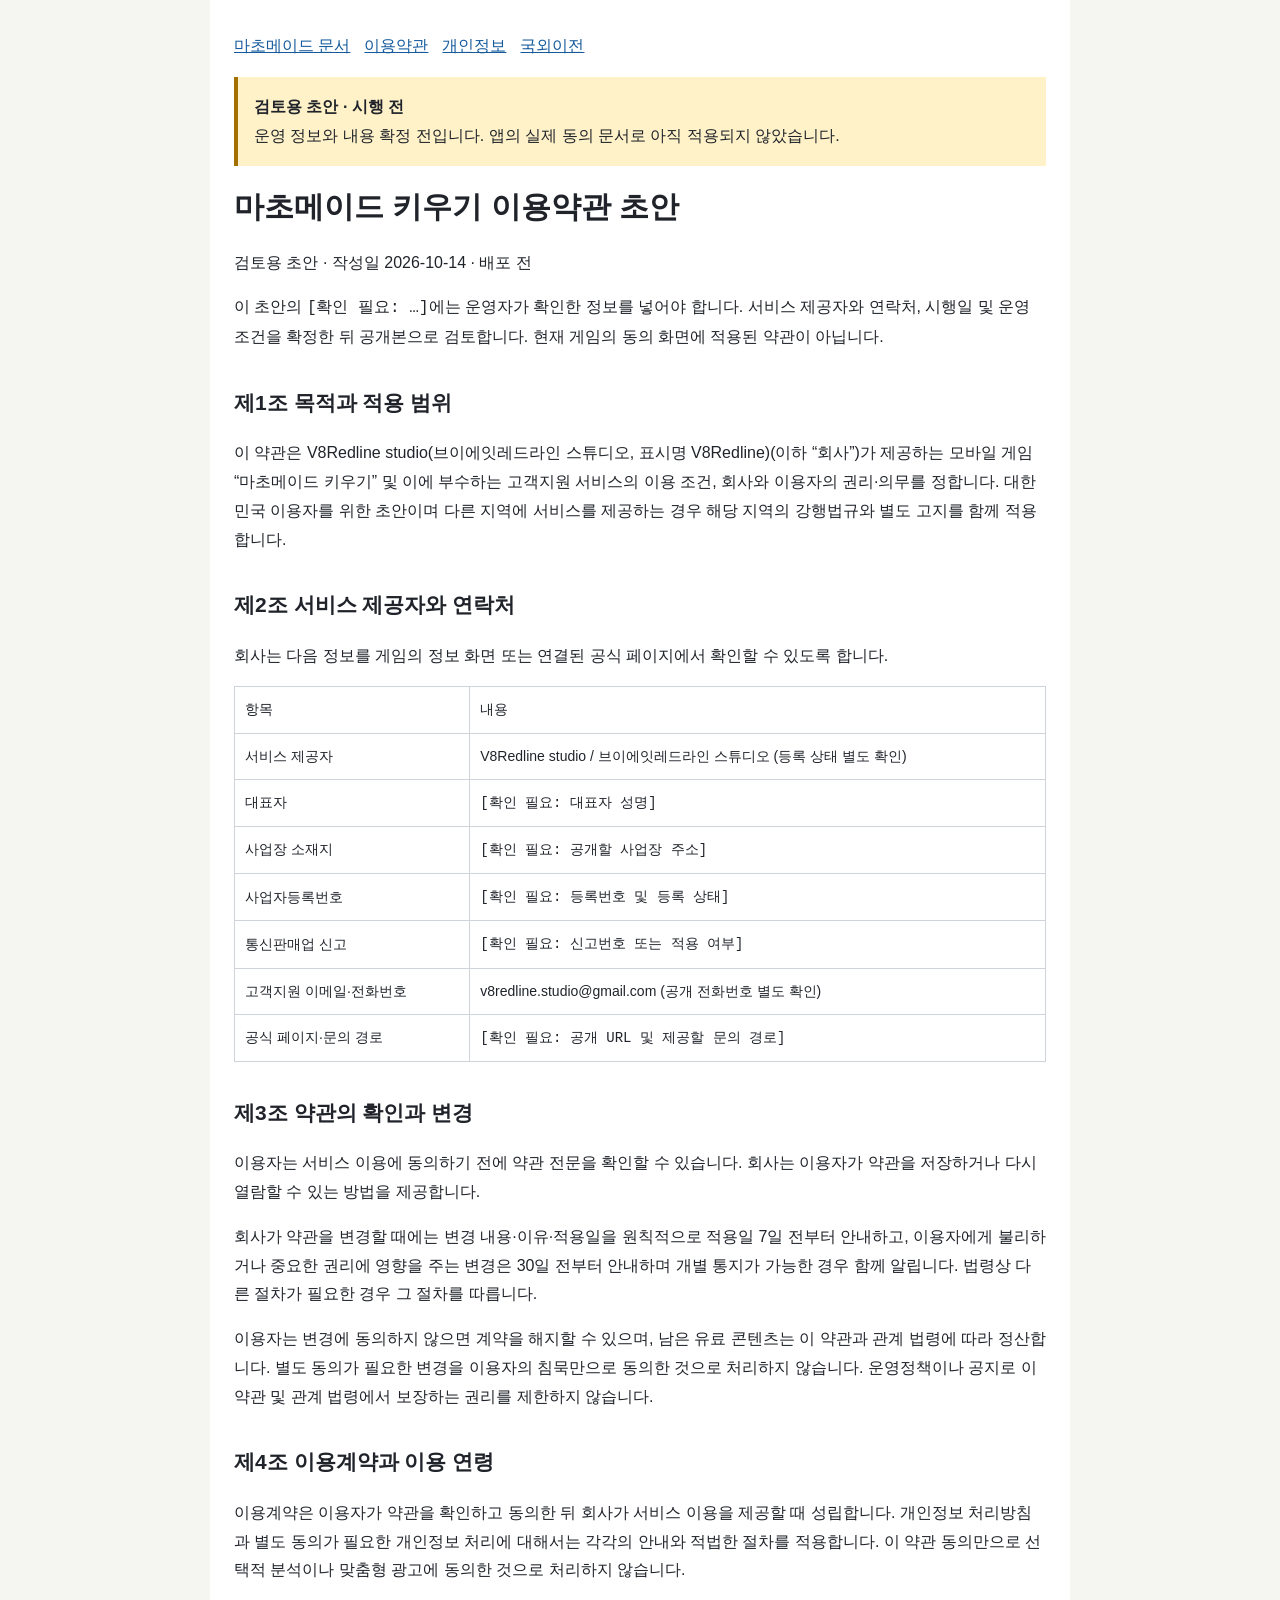
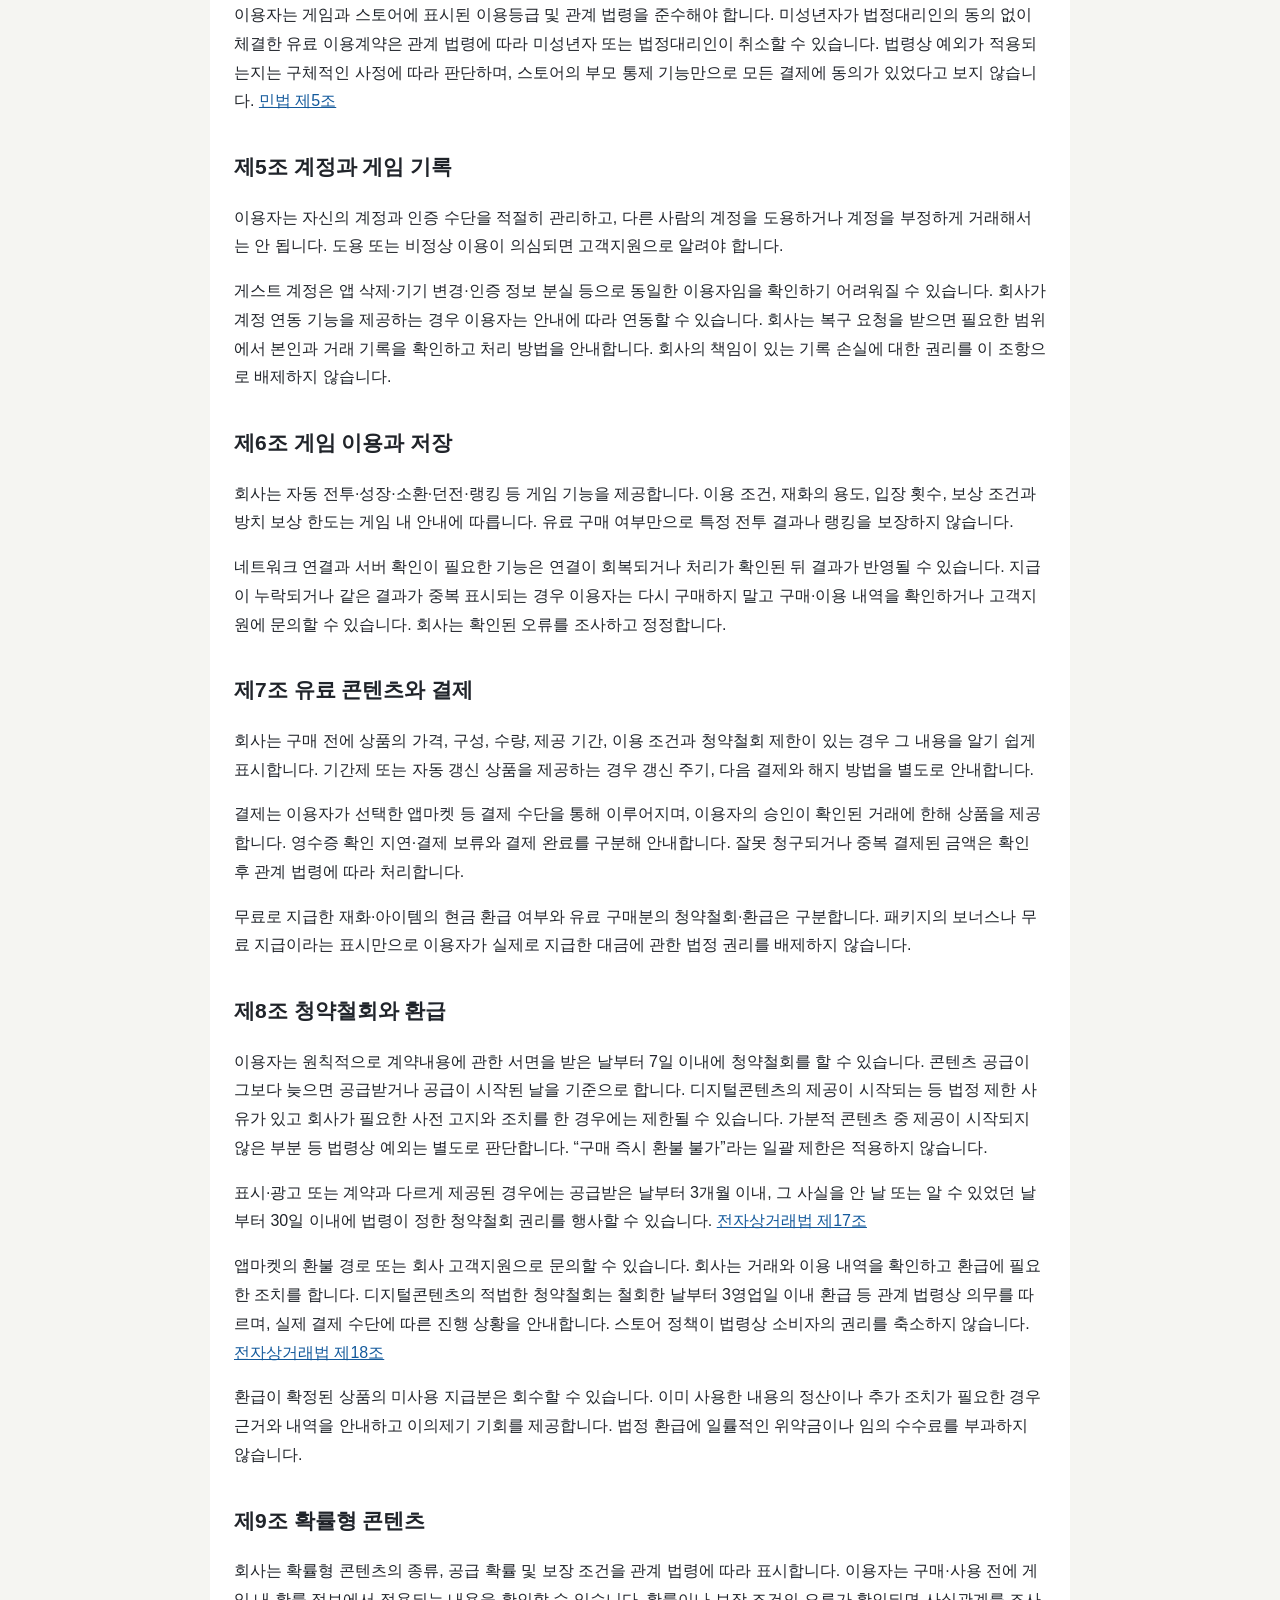
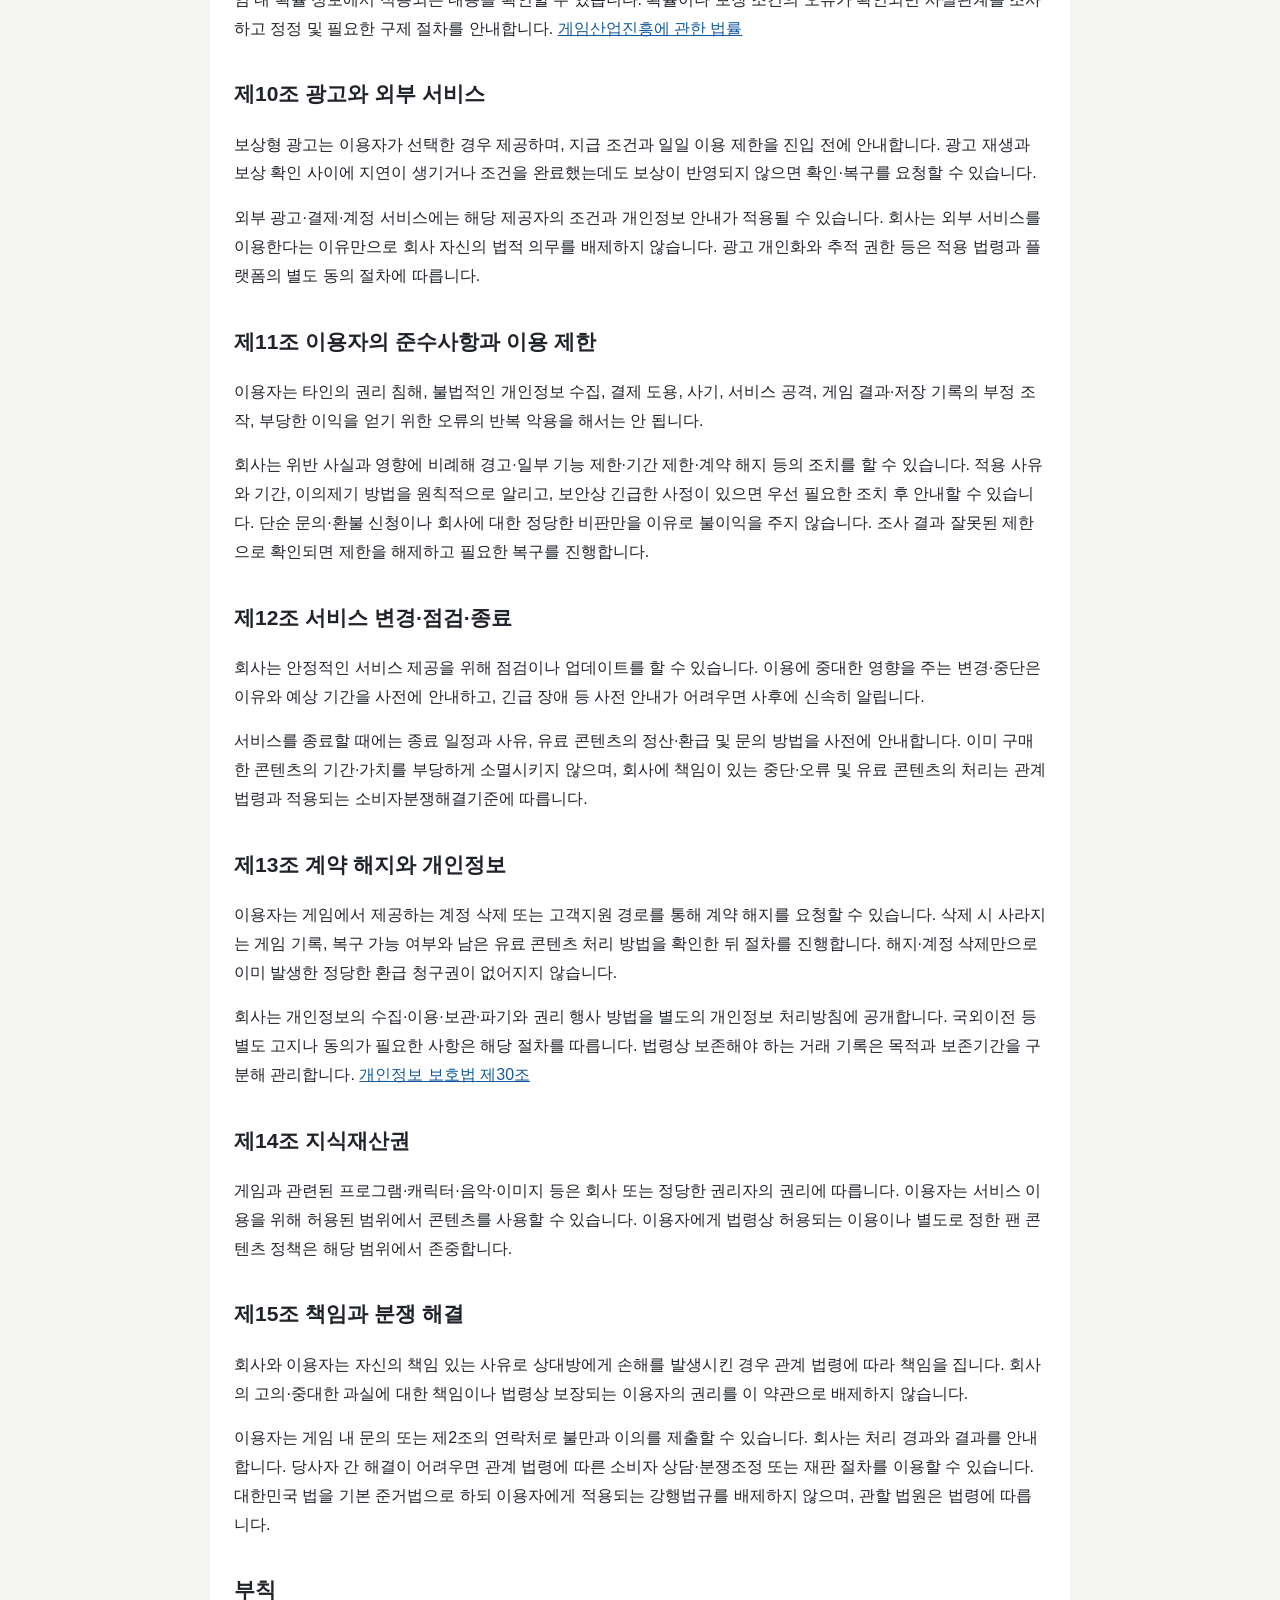
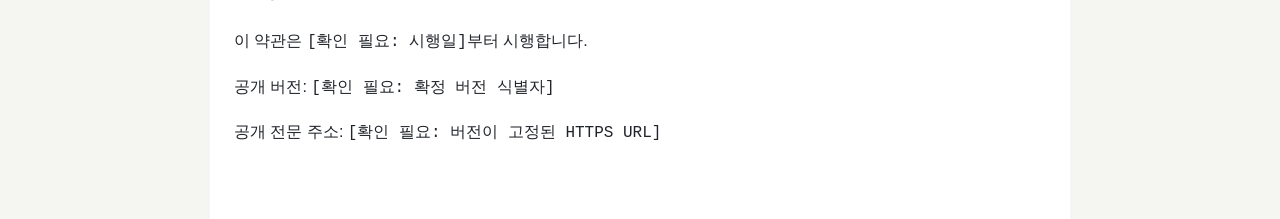
==== machomade-terms.html @ d1a6b455 "docs: publish MachoMade legal review drafts" ====
<!doctype html><html lang="ko"><head><meta charset="utf-8"><meta name="viewport" content="width=device-width,initial-scale=1"><meta name="robots" content="noindex,nofollow"><title>마초메이드 키우기 이용약관 · 검토용 초안</title><style>body{margin:0;background:#f5f5f2;color:#20242a;font:16px/1.8 -apple-system,BlinkMacSystemFont,"Segoe UI",sans-serif}main{max-width:860px;margin:auto;padding:32px 24px 64px;background:white;min-height:100vh;box-sizing:border-box}h1{font-size:30px;line-height:1.4}h2{font-size:21px;margin-top:32px}a{color:#145a9c;overflow-wrap:anywhere}.draft{padding:16px;background:#fff2c9;border-left:4px solid #a37000}table{border-collapse:collapse;width:100%;font-size:14px}td,th{border:1px solid #cfd4da;padding:10px;text-align:left;overflow-wrap:anywhere}code{overflow-wrap:anywhere}.table{overflow:auto}nav{display:flex;gap:14px;flex-wrap:wrap}p{overflow-wrap:anywhere}</style></head><body><main><nav><a href="machomade.html">마초메이드 문서</a><a href="machomade-terms.html">이용약관</a><a href="machomade-privacy.html">개인정보</a><a href="machomade-overseas.html">국외이전</a></nav><p class="draft"><strong>검토용 초안 · 시행 전</strong><br>운영 정보와 내용 확정 전입니다. 앱의 실제 동의 문서로 아직 적용되지 않았습니다.</p><h1>마초메이드 키우기 이용약관 초안</h1><p>검토용 초안 · 작성일 2026-10-14 · 배포 전</p><p>이 초안의 <code>[확인 필요: …]</code>에는 운영자가 확인한 정보를 넣어야 합니다. 서비스 제공자와 연락처, 시행일 및 운영 조건을 확정한 뒤 공개본으로 검토합니다. 현재 게임의 동의 화면에 적용된 약관이 아닙니다.</p><h2>제1조 목적과 적용 범위</h2><p>이 약관은 V8Redline studio(브이에잇레드라인 스튜디오, 표시명 V8Redline)(이하 “회사”)가 제공하는 모바일 게임 “마초메이드 키우기” 및 이에 부수하는 고객지원 서비스의 이용 조건, 회사와 이용자의 권리·의무를 정합니다. 대한민국 이용자를 위한 초안이며 다른 지역에 서비스를 제공하는 경우 해당 지역의 강행법규와 별도 고지를 함께 적용합니다.</p><h2>제2조 서비스 제공자와 연락처</h2><p>회사는 다음 정보를 게임의 정보 화면 또는 연결된 공식 페이지에서 확인할 수 있도록 합니다.</p><div class="table"><table><tr><td>항목</td><td>내용</td></tr><tr><td>서비스 제공자</td><td>V8Redline studio / 브이에잇레드라인 스튜디오 (등록 상태 별도 확인)</td></tr><tr><td>대표자</td><td><code>[확인 필요: 대표자 성명]</code></td></tr><tr><td>사업장 소재지</td><td><code>[확인 필요: 공개할 사업장 주소]</code></td></tr><tr><td>사업자등록번호</td><td><code>[확인 필요: 등록번호 및 등록 상태]</code></td></tr><tr><td>통신판매업 신고</td><td><code>[확인 필요: 신고번호 또는 적용 여부]</code></td></tr><tr><td>고객지원 이메일·전화번호</td><td>v8redline.studio@gmail.com (공개 전화번호 별도 확인)</td></tr><tr><td>공식 페이지·문의 경로</td><td><code>[확인 필요: 공개 URL 및 제공할 문의 경로]</code></td></tr></table></div><h2>제3조 약관의 확인과 변경</h2><p>이용자는 서비스 이용에 동의하기 전에 약관 전문을 확인할 수 있습니다. 회사는 이용자가 약관을 저장하거나 다시 열람할 수 있는 방법을 제공합니다.</p><p>회사가 약관을 변경할 때에는 변경 내용·이유·적용일을 원칙적으로 적용일 7일 전부터 안내하고, 이용자에게 불리하거나 중요한 권리에 영향을 주는 변경은 30일 전부터 안내하며 개별 통지가 가능한 경우 함께 알립니다. 법령상 다른 절차가 필요한 경우 그 절차를 따릅니다.</p><p>이용자는 변경에 동의하지 않으면 계약을 해지할 수 있으며, 남은 유료 콘텐츠는 이 약관과 관계 법령에 따라 정산합니다. 별도 동의가 필요한 변경을 이용자의 침묵만으로 동의한 것으로 처리하지 않습니다. 운영정책이나 공지로 이 약관 및 관계 법령에서 보장하는 권리를 제한하지 않습니다.</p><h2>제4조 이용계약과 이용 연령</h2><p>이용계약은 이용자가 약관을 확인하고 동의한 뒤 회사가 서비스 이용을 제공할 때 성립합니다. 개인정보 처리방침과 별도 동의가 필요한 개인정보 처리에 대해서는 각각의 안내와 적법한 절차를 적용합니다. 이 약관 동의만으로 선택적 분석이나 맞춤형 광고에 동의한 것으로 처리하지 않습니다.</p><p>이용자는 게임과 스토어에 표시된 이용등급 및 관계 법령을 준수해야 합니다. 미성년자가 법정대리인의 동의 없이 체결한 유료 이용계약은 관계 법령에 따라 미성년자 또는 법정대리인이 취소할 수 있습니다. 법령상 예외가 적용되는지는 구체적인 사정에 따라 판단하며, 스토어의 부모 통제 기능만으로 모든 결제에 동의가 있었다고 보지 않습니다. <a href="https://www.law.go.kr/법령/민법/제5조" rel="noreferrer">민법 제5조</a></p><h2>제5조 계정과 게임 기록</h2><p>이용자는 자신의 계정과 인증 수단을 적절히 관리하고, 다른 사람의 계정을 도용하거나 계정을 부정하게 거래해서는 안 됩니다. 도용 또는 비정상 이용이 의심되면 고객지원으로 알려야 합니다.</p><p>게스트 계정은 앱 삭제·기기 변경·인증 정보 분실 등으로 동일한 이용자임을 확인하기 어려워질 수 있습니다. 회사가 계정 연동 기능을 제공하는 경우 이용자는 안내에 따라 연동할 수 있습니다. 회사는 복구 요청을 받으면 필요한 범위에서 본인과 거래 기록을 확인하고 처리 방법을 안내합니다. 회사의 책임이 있는 기록 손실에 대한 권리를 이 조항으로 배제하지 않습니다.</p><h2>제6조 게임 이용과 저장</h2><p>회사는 자동 전투·성장·소환·던전·랭킹 등 게임 기능을 제공합니다. 이용 조건, 재화의 용도, 입장 횟수, 보상 조건과 방치 보상 한도는 게임 내 안내에 따릅니다. 유료 구매 여부만으로 특정 전투 결과나 랭킹을 보장하지 않습니다.</p><p>네트워크 연결과 서버 확인이 필요한 기능은 연결이 회복되거나 처리가 확인된 뒤 결과가 반영될 수 있습니다. 지급이 누락되거나 같은 결과가 중복 표시되는 경우 이용자는 다시 구매하지 말고 구매·이용 내역을 확인하거나 고객지원에 문의할 수 있습니다. 회사는 확인된 오류를 조사하고 정정합니다.</p><h2>제7조 유료 콘텐츠와 결제</h2><p>회사는 구매 전에 상품의 가격, 구성, 수량, 제공 기간, 이용 조건과 청약철회 제한이 있는 경우 그 내용을 알기 쉽게 표시합니다. 기간제 또는 자동 갱신 상품을 제공하는 경우 갱신 주기, 다음 결제와 해지 방법을 별도로 안내합니다.</p><p>결제는 이용자가 선택한 앱마켓 등 결제 수단을 통해 이루어지며, 이용자의 승인이 확인된 거래에 한해 상품을 제공합니다. 영수증 확인 지연·결제 보류와 결제 완료를 구분해 안내합니다. 잘못 청구되거나 중복 결제된 금액은 확인 후 관계 법령에 따라 처리합니다.</p><p>무료로 지급한 재화·아이템의 현금 환급 여부와 유료 구매분의 청약철회·환급은 구분합니다. 패키지의 보너스나 무료 지급이라는 표시만으로 이용자가 실제로 지급한 대금에 관한 법정 권리를 배제하지 않습니다.</p><h2>제8조 청약철회와 환급</h2><p>이용자는 원칙적으로 계약내용에 관한 서면을 받은 날부터 7일 이내에 청약철회를 할 수 있습니다. 콘텐츠 공급이 그보다 늦으면 공급받거나 공급이 시작된 날을 기준으로 합니다. 디지털콘텐츠의 제공이 시작되는 등 법정 제한 사유가 있고 회사가 필요한 사전 고지와 조치를 한 경우에는 제한될 수 있습니다. 가분적 콘텐츠 중 제공이 시작되지 않은 부분 등 법령상 예외는 별도로 판단합니다. “구매 즉시 환불 불가”라는 일괄 제한은 적용하지 않습니다.</p><p>표시·광고 또는 계약과 다르게 제공된 경우에는 공급받은 날부터 3개월 이내, 그 사실을 안 날 또는 알 수 있었던 날부터 30일 이내에 법령이 정한 청약철회 권리를 행사할 수 있습니다. <a href="https://www.law.go.kr/LSW/LsiJoLinkP.do?docType=JO&amp;joNo=004300000&amp;languageType=KO&amp;lsNm=전자상거래%20등에서의%20소비자보호에%20관한%20법률&amp;paras=1" rel="noreferrer">전자상거래법 제17조</a></p><p>앱마켓의 환불 경로 또는 회사 고객지원으로 문의할 수 있습니다. 회사는 거래와 이용 내역을 확인하고 환급에 필요한 조치를 합니다. 디지털콘텐츠의 적법한 청약철회는 철회한 날부터 3영업일 이내 환급 등 관계 법령상 의무를 따르며, 실제 결제 수단에 따른 진행 상황을 안내합니다. 스토어 정책이 법령상 소비자의 권리를 축소하지 않습니다. <a href="https://www.law.go.kr/lsLinkCommonInfo.do?chrClsCd=010202&amp;lsJoLnkSeq=1027063343" rel="noreferrer">전자상거래법 제18조</a></p><p>환급이 확정된 상품의 미사용 지급분은 회수할 수 있습니다. 이미 사용한 내용의 정산이나 추가 조치가 필요한 경우 근거와 내역을 안내하고 이의제기 기회를 제공합니다. 법정 환급에 일률적인 위약금이나 임의 수수료를 부과하지 않습니다.</p><h2>제9조 확률형 콘텐츠</h2><p>회사는 확률형 콘텐츠의 종류, 공급 확률 및 보장 조건을 관계 법령에 따라 표시합니다. 이용자는 구매·사용 전에 게임 내 확률 정보에서 적용되는 내용을 확인할 수 있습니다. 확률이나 보장 조건의 오류가 확인되면 사실관계를 조사하고 정정 및 필요한 구제 절차를 안내합니다. <a href="https://law.go.kr/lsInfoP.do?ancYnChk=0&amp;lsId=010196" rel="noreferrer">게임산업진흥에 관한 법률</a></p><h2>제10조 광고와 외부 서비스</h2><p>보상형 광고는 이용자가 선택한 경우 제공하며, 지급 조건과 일일 이용 제한을 진입 전에 안내합니다. 광고 재생과 보상 확인 사이에 지연이 생기거나 조건을 완료했는데도 보상이 반영되지 않으면 확인·복구를 요청할 수 있습니다.</p><p>외부 광고·결제·계정 서비스에는 해당 제공자의 조건과 개인정보 안내가 적용될 수 있습니다. 회사는 외부 서비스를 이용한다는 이유만으로 회사 자신의 법적 의무를 배제하지 않습니다. 광고 개인화와 추적 권한 등은 적용 법령과 플랫폼의 별도 동의 절차에 따릅니다.</p><h2>제11조 이용자의 준수사항과 이용 제한</h2><p>이용자는 타인의 권리 침해, 불법적인 개인정보 수집, 결제 도용, 사기, 서비스 공격, 게임 결과·저장 기록의 부정 조작, 부당한 이익을 얻기 위한 오류의 반복 악용을 해서는 안 됩니다.</p><p>회사는 위반 사실과 영향에 비례해 경고·일부 기능 제한·기간 제한·계약 해지 등의 조치를 할 수 있습니다. 적용 사유와 기간, 이의제기 방법을 원칙적으로 알리고, 보안상 긴급한 사정이 있으면 우선 필요한 조치 후 안내할 수 있습니다. 단순 문의·환불 신청이나 회사에 대한 정당한 비판만을 이유로 불이익을 주지 않습니다. 조사 결과 잘못된 제한으로 확인되면 제한을 해제하고 필요한 복구를 진행합니다.</p><h2>제12조 서비스 변경·점검·종료</h2><p>회사는 안정적인 서비스 제공을 위해 점검이나 업데이트를 할 수 있습니다. 이용에 중대한 영향을 주는 변경·중단은 이유와 예상 기간을 사전에 안내하고, 긴급 장애 등 사전 안내가 어려우면 사후에 신속히 알립니다.</p><p>서비스를 종료할 때에는 종료 일정과 사유, 유료 콘텐츠의 정산·환급 및 문의 방법을 사전에 안내합니다. 이미 구매한 콘텐츠의 기간·가치를 부당하게 소멸시키지 않으며, 회사에 책임이 있는 중단·오류 및 유료 콘텐츠의 처리는 관계 법령과 적용되는 소비자분쟁해결기준에 따릅니다.</p><h2>제13조 계약 해지와 개인정보</h2><p>이용자는 게임에서 제공하는 계정 삭제 또는 고객지원 경로를 통해 계약 해지를 요청할 수 있습니다. 삭제 시 사라지는 게임 기록, 복구 가능 여부와 남은 유료 콘텐츠 처리 방법을 확인한 뒤 절차를 진행합니다. 해지·계정 삭제만으로 이미 발생한 정당한 환급 청구권이 없어지지 않습니다.</p><p>회사는 개인정보의 수집·이용·보관·파기와 권리 행사 방법을 별도의 개인정보 처리방침에 공개합니다. 국외이전 등 별도 고지나 동의가 필요한 사항은 해당 절차를 따릅니다. 법령상 보존해야 하는 거래 기록은 목적과 보존기간을 구분해 관리합니다. <a href="https://www.law.go.kr/lsLinkCommonInfo.do?lsJoLnkSeq=1034292763" rel="noreferrer">개인정보 보호법 제30조</a></p><h2>제14조 지식재산권</h2><p>게임과 관련된 프로그램·캐릭터·음악·이미지 등은 회사 또는 정당한 권리자의 권리에 따릅니다. 이용자는 서비스 이용을 위해 허용된 범위에서 콘텐츠를 사용할 수 있습니다. 이용자에게 법령상 허용되는 이용이나 별도로 정한 팬 콘텐츠 정책은 해당 범위에서 존중합니다.</p><h2>제15조 책임과 분쟁 해결</h2><p>회사와 이용자는 자신의 책임 있는 사유로 상대방에게 손해를 발생시킨 경우 관계 법령에 따라 책임을 집니다. 회사의 고의·중대한 과실에 대한 책임이나 법령상 보장되는 이용자의 권리를 이 약관으로 배제하지 않습니다.</p><p>이용자는 게임 내 문의 또는 제2조의 연락처로 불만과 이의를 제출할 수 있습니다. 회사는 처리 경과와 결과를 안내합니다. 당사자 간 해결이 어려우면 관계 법령에 따른 소비자 상담·분쟁조정 또는 재판 절차를 이용할 수 있습니다. 대한민국 법을 기본 준거법으로 하되 이용자에게 적용되는 강행법규를 배제하지 않으며, 관할 법원은 법령에 따릅니다.</p><h2>부칙</h2><p>이 약관은 <code>[확인 필요: 시행일]</code>부터 시행합니다.</p><p>공개 버전: <code>[확인 필요: 확정 버전 식별자]</code></p><p>공개 전문 주소: <code>[확인 필요: 버전이 고정된 HTTPS URL]</code></p></main></body></html>
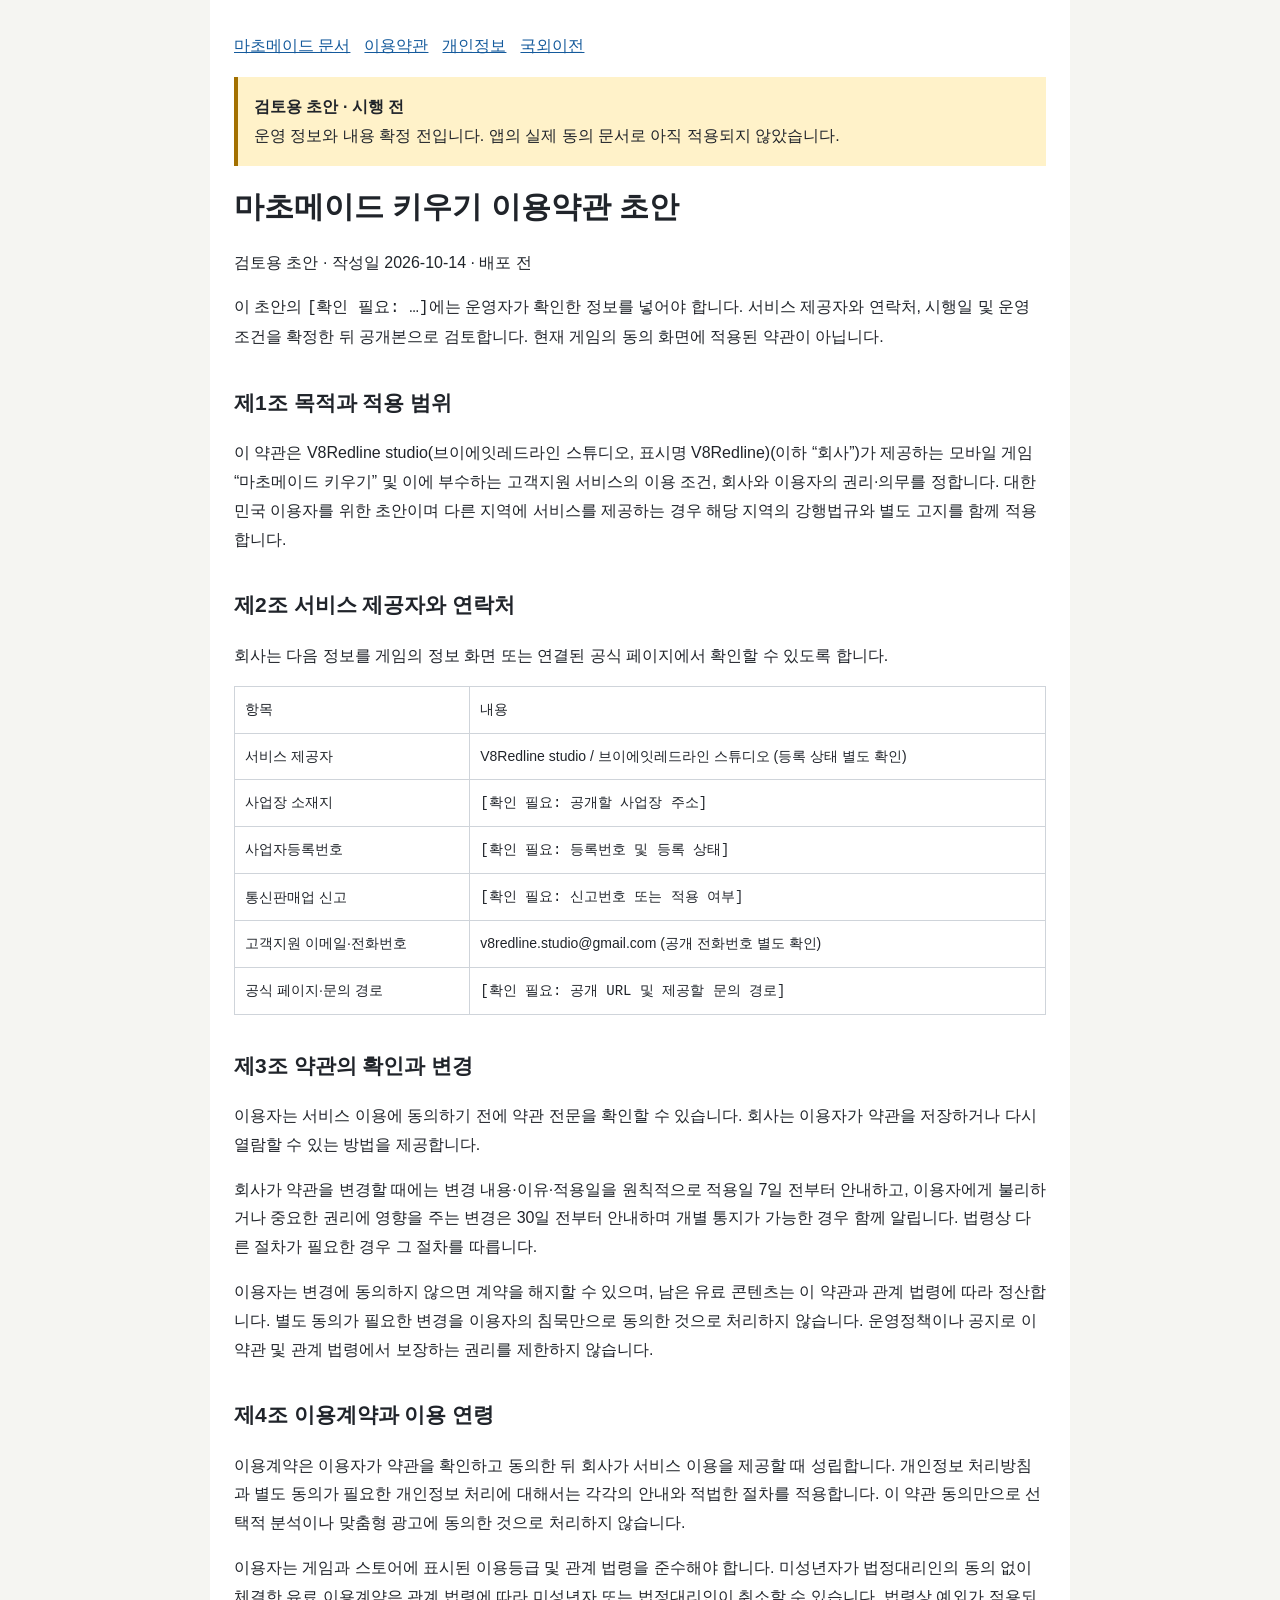
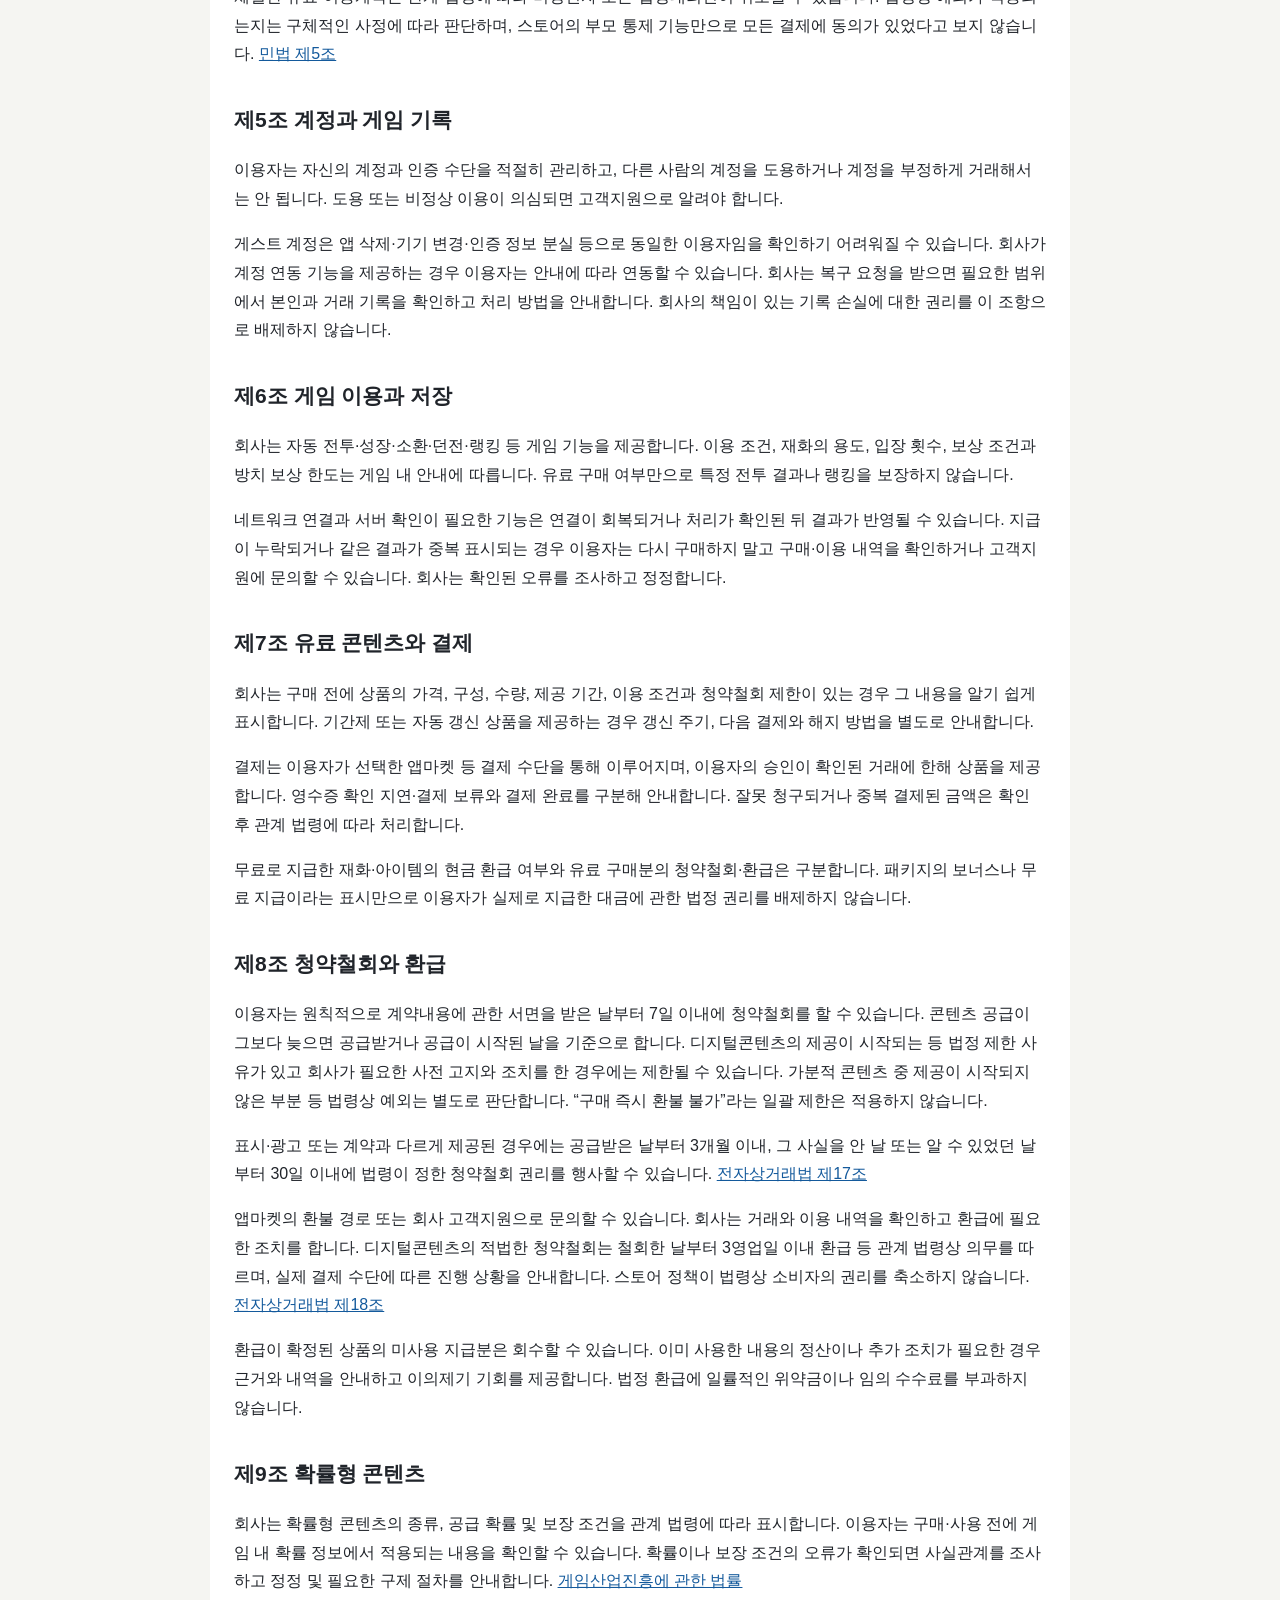
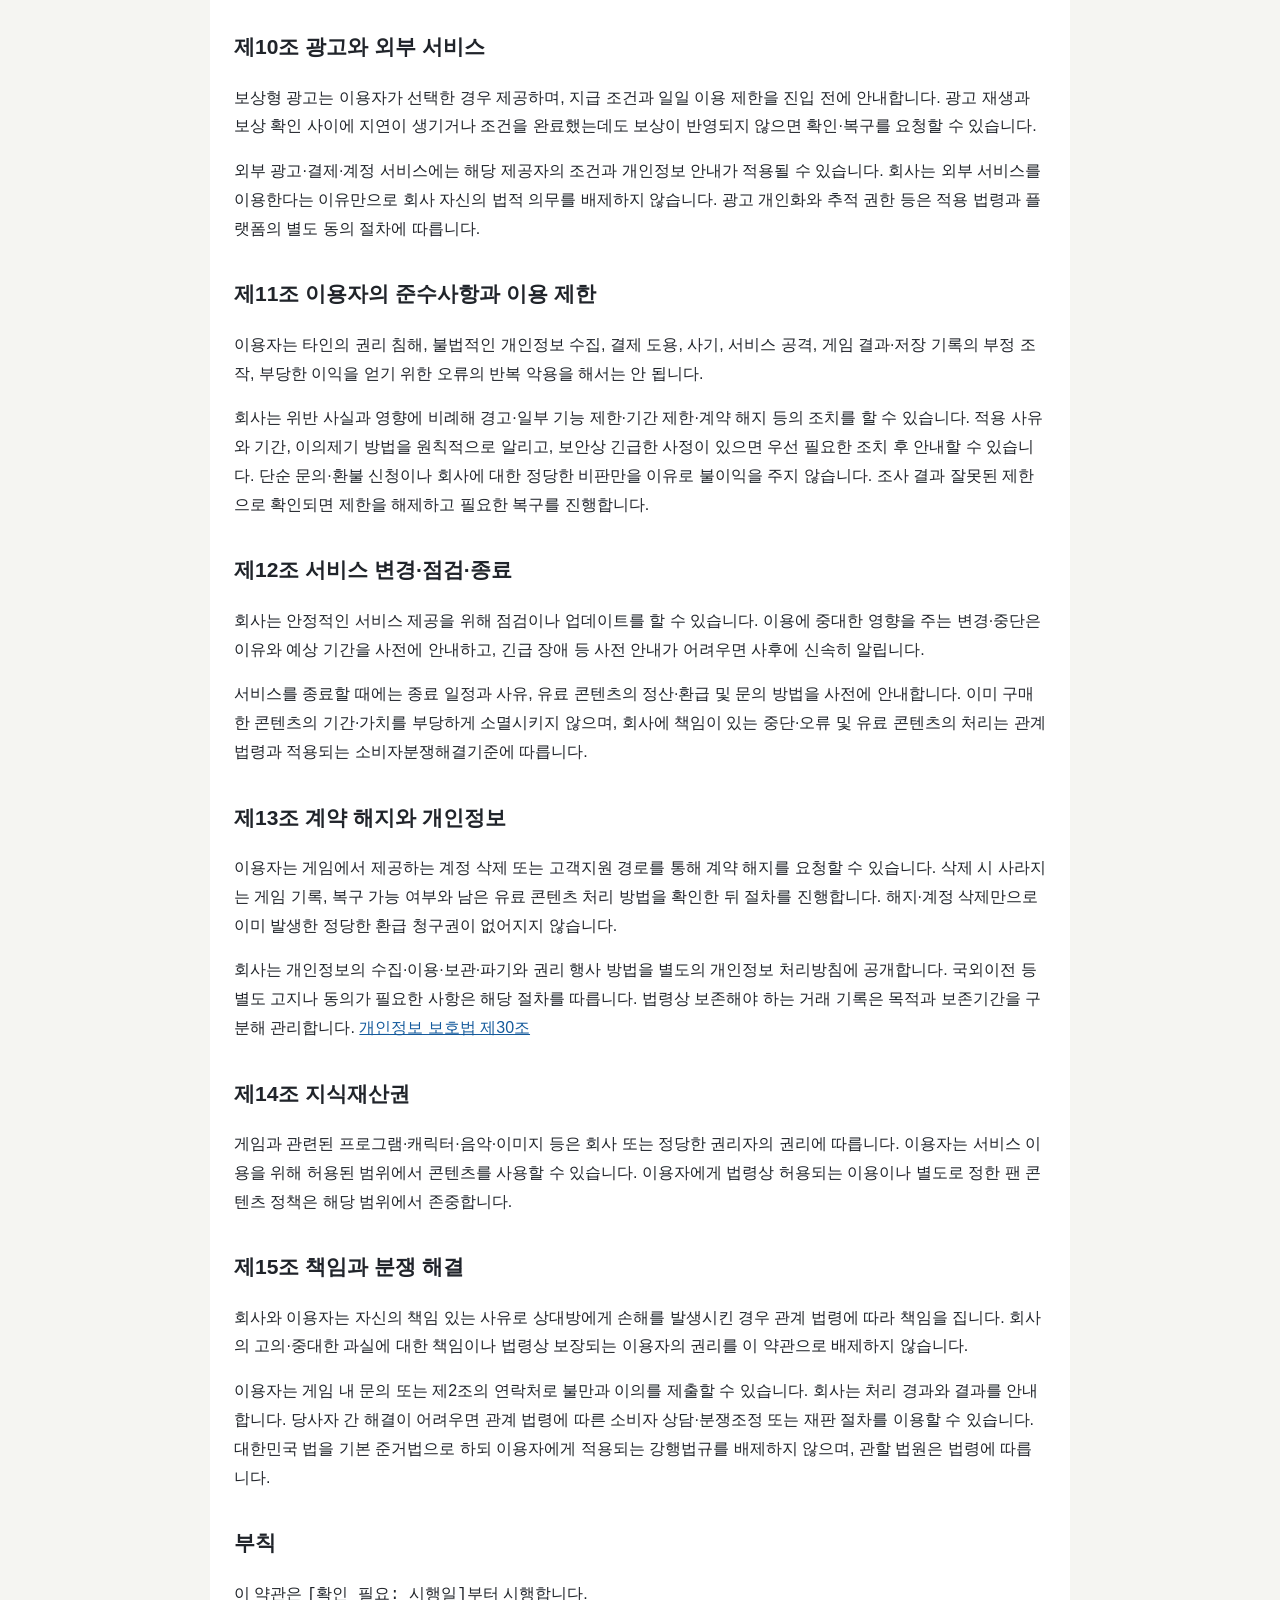
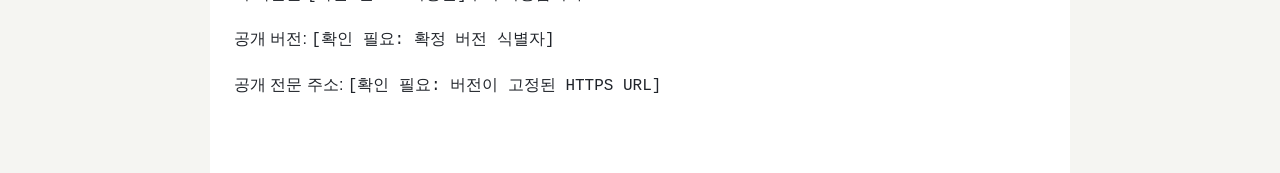
==== commit 800258f9: "docs: remove representative field from MachoMade draft" ====
--- a/machomade-terms.html
+++ b/machomade-terms.html
@@ -1 +1 @@
-<!doctype html><html lang="ko"><head><meta charset="utf-8"><meta name="viewport" content="width=device-width,initial-scale=1"><meta name="robots" content="noindex,nofollow"><title>마초메이드 키우기 이용약관 · 검토용 초안</title><style>body{margin:0;background:#f5f5f2;color:#20242a;font:16px/1.8 -apple-system,BlinkMacSystemFont,"Segoe UI",sans-serif}main{max-width:860px;margin:auto;padding:32px 24px 64px;background:white;min-height:100vh;box-sizing:border-box}h1{font-size:30px;line-height:1.4}h2{font-size:21px;margin-top:32px}a{color:#145a9c;overflow-wrap:anywhere}.draft{padding:16px;background:#fff2c9;border-left:4px solid #a37000}table{border-collapse:collapse;width:100%;font-size:14px}td,th{border:1px solid #cfd4da;padding:10px;text-align:left;overflow-wrap:anywhere}code{overflow-wrap:anywhere}.table{overflow:auto}nav{display:flex;gap:14px;flex-wrap:wrap}p{overflow-wrap:anywhere}</style></head><body><main><nav><a href="machomade.html">마초메이드 문서</a><a href="machomade-terms.html">이용약관</a><a href="machomade-privacy.html">개인정보</a><a href="machomade-overseas.html">국외이전</a></nav><p class="draft"><strong>검토용 초안 · 시행 전</strong><br>운영 정보와 내용 확정 전입니다. 앱의 실제 동의 문서로 아직 적용되지 않았습니다.</p><h1>마초메이드 키우기 이용약관 초안</h1><p>검토용 초안 · 작성일 2026-10-14 · 배포 전</p><p>이 초안의 <code>[확인 필요: …]</code>에는 운영자가 확인한 정보를 넣어야 합니다. 서비스 제공자와 연락처, 시행일 및 운영 조건을 확정한 뒤 공개본으로 검토합니다. 현재 게임의 동의 화면에 적용된 약관이 아닙니다.</p><h2>제1조 목적과 적용 범위</h2><p>이 약관은 V8Redline studio(브이에잇레드라인 스튜디오, 표시명 V8Redline)(이하 “회사”)가 제공하는 모바일 게임 “마초메이드 키우기” 및 이에 부수하는 고객지원 서비스의 이용 조건, 회사와 이용자의 권리·의무를 정합니다. 대한민국 이용자를 위한 초안이며 다른 지역에 서비스를 제공하는 경우 해당 지역의 강행법규와 별도 고지를 함께 적용합니다.</p><h2>제2조 서비스 제공자와 연락처</h2><p>회사는 다음 정보를 게임의 정보 화면 또는 연결된 공식 페이지에서 확인할 수 있도록 합니다.</p><div class="table"><table><tr><td>항목</td><td>내용</td></tr><tr><td>서비스 제공자</td><td>V8Redline studio / 브이에잇레드라인 스튜디오 (등록 상태 별도 확인)</td></tr><tr><td>대표자</td><td><code>[확인 필요: 대표자 성명]</code></td></tr><tr><td>사업장 소재지</td><td><code>[확인 필요: 공개할 사업장 주소]</code></td></tr><tr><td>사업자등록번호</td><td><code>[확인 필요: 등록번호 및 등록 상태]</code></td></tr><tr><td>통신판매업 신고</td><td><code>[확인 필요: 신고번호 또는 적용 여부]</code></td></tr><tr><td>고객지원 이메일·전화번호</td><td>v8redline.studio@gmail.com (공개 전화번호 별도 확인)</td></tr><tr><td>공식 페이지·문의 경로</td><td><code>[확인 필요: 공개 URL 및 제공할 문의 경로]</code></td></tr></table></div><h2>제3조 약관의 확인과 변경</h2><p>이용자는 서비스 이용에 동의하기 전에 약관 전문을 확인할 수 있습니다. 회사는 이용자가 약관을 저장하거나 다시 열람할 수 있는 방법을 제공합니다.</p><p>회사가 약관을 변경할 때에는 변경 내용·이유·적용일을 원칙적으로 적용일 7일 전부터 안내하고, 이용자에게 불리하거나 중요한 권리에 영향을 주는 변경은 30일 전부터 안내하며 개별 통지가 가능한 경우 함께 알립니다. 법령상 다른 절차가 필요한 경우 그 절차를 따릅니다.</p><p>이용자는 변경에 동의하지 않으면 계약을 해지할 수 있으며, 남은 유료 콘텐츠는 이 약관과 관계 법령에 따라 정산합니다. 별도 동의가 필요한 변경을 이용자의 침묵만으로 동의한 것으로 처리하지 않습니다. 운영정책이나 공지로 이 약관 및 관계 법령에서 보장하는 권리를 제한하지 않습니다.</p><h2>제4조 이용계약과 이용 연령</h2><p>이용계약은 이용자가 약관을 확인하고 동의한 뒤 회사가 서비스 이용을 제공할 때 성립합니다. 개인정보 처리방침과 별도 동의가 필요한 개인정보 처리에 대해서는 각각의 안내와 적법한 절차를 적용합니다. 이 약관 동의만으로 선택적 분석이나 맞춤형 광고에 동의한 것으로 처리하지 않습니다.</p><p>이용자는 게임과 스토어에 표시된 이용등급 및 관계 법령을 준수해야 합니다. 미성년자가 법정대리인의 동의 없이 체결한 유료 이용계약은 관계 법령에 따라 미성년자 또는 법정대리인이 취소할 수 있습니다. 법령상 예외가 적용되는지는 구체적인 사정에 따라 판단하며, 스토어의 부모 통제 기능만으로 모든 결제에 동의가 있었다고 보지 않습니다. <a href="https://www.law.go.kr/법령/민법/제5조" rel="noreferrer">민법 제5조</a></p><h2>제5조 계정과 게임 기록</h2><p>이용자는 자신의 계정과 인증 수단을 적절히 관리하고, 다른 사람의 계정을 도용하거나 계정을 부정하게 거래해서는 안 됩니다. 도용 또는 비정상 이용이 의심되면 고객지원으로 알려야 합니다.</p><p>게스트 계정은 앱 삭제·기기 변경·인증 정보 분실 등으로 동일한 이용자임을 확인하기 어려워질 수 있습니다. 회사가 계정 연동 기능을 제공하는 경우 이용자는 안내에 따라 연동할 수 있습니다. 회사는 복구 요청을 받으면 필요한 범위에서 본인과 거래 기록을 확인하고 처리 방법을 안내합니다. 회사의 책임이 있는 기록 손실에 대한 권리를 이 조항으로 배제하지 않습니다.</p><h2>제6조 게임 이용과 저장</h2><p>회사는 자동 전투·성장·소환·던전·랭킹 등 게임 기능을 제공합니다. 이용 조건, 재화의 용도, 입장 횟수, 보상 조건과 방치 보상 한도는 게임 내 안내에 따릅니다. 유료 구매 여부만으로 특정 전투 결과나 랭킹을 보장하지 않습니다.</p><p>네트워크 연결과 서버 확인이 필요한 기능은 연결이 회복되거나 처리가 확인된 뒤 결과가 반영될 수 있습니다. 지급이 누락되거나 같은 결과가 중복 표시되는 경우 이용자는 다시 구매하지 말고 구매·이용 내역을 확인하거나 고객지원에 문의할 수 있습니다. 회사는 확인된 오류를 조사하고 정정합니다.</p><h2>제7조 유료 콘텐츠와 결제</h2><p>회사는 구매 전에 상품의 가격, 구성, 수량, 제공 기간, 이용 조건과 청약철회 제한이 있는 경우 그 내용을 알기 쉽게 표시합니다. 기간제 또는 자동 갱신 상품을 제공하는 경우 갱신 주기, 다음 결제와 해지 방법을 별도로 안내합니다.</p><p>결제는 이용자가 선택한 앱마켓 등 결제 수단을 통해 이루어지며, 이용자의 승인이 확인된 거래에 한해 상품을 제공합니다. 영수증 확인 지연·결제 보류와 결제 완료를 구분해 안내합니다. 잘못 청구되거나 중복 결제된 금액은 확인 후 관계 법령에 따라 처리합니다.</p><p>무료로 지급한 재화·아이템의 현금 환급 여부와 유료 구매분의 청약철회·환급은 구분합니다. 패키지의 보너스나 무료 지급이라는 표시만으로 이용자가 실제로 지급한 대금에 관한 법정 권리를 배제하지 않습니다.</p><h2>제8조 청약철회와 환급</h2><p>이용자는 원칙적으로 계약내용에 관한 서면을 받은 날부터 7일 이내에 청약철회를 할 수 있습니다. 콘텐츠 공급이 그보다 늦으면 공급받거나 공급이 시작된 날을 기준으로 합니다. 디지털콘텐츠의 제공이 시작되는 등 법정 제한 사유가 있고 회사가 필요한 사전 고지와 조치를 한 경우에는 제한될 수 있습니다. 가분적 콘텐츠 중 제공이 시작되지 않은 부분 등 법령상 예외는 별도로 판단합니다. “구매 즉시 환불 불가”라는 일괄 제한은 적용하지 않습니다.</p><p>표시·광고 또는 계약과 다르게 제공된 경우에는 공급받은 날부터 3개월 이내, 그 사실을 안 날 또는 알 수 있었던 날부터 30일 이내에 법령이 정한 청약철회 권리를 행사할 수 있습니다. <a href="https://www.law.go.kr/LSW/LsiJoLinkP.do?docType=JO&amp;joNo=004300000&amp;languageType=KO&amp;lsNm=전자상거래%20등에서의%20소비자보호에%20관한%20법률&amp;paras=1" rel="noreferrer">전자상거래법 제17조</a></p><p>앱마켓의 환불 경로 또는 회사 고객지원으로 문의할 수 있습니다. 회사는 거래와 이용 내역을 확인하고 환급에 필요한 조치를 합니다. 디지털콘텐츠의 적법한 청약철회는 철회한 날부터 3영업일 이내 환급 등 관계 법령상 의무를 따르며, 실제 결제 수단에 따른 진행 상황을 안내합니다. 스토어 정책이 법령상 소비자의 권리를 축소하지 않습니다. <a href="https://www.law.go.kr/lsLinkCommonInfo.do?chrClsCd=010202&amp;lsJoLnkSeq=1027063343" rel="noreferrer">전자상거래법 제18조</a></p><p>환급이 확정된 상품의 미사용 지급분은 회수할 수 있습니다. 이미 사용한 내용의 정산이나 추가 조치가 필요한 경우 근거와 내역을 안내하고 이의제기 기회를 제공합니다. 법정 환급에 일률적인 위약금이나 임의 수수료를 부과하지 않습니다.</p><h2>제9조 확률형 콘텐츠</h2><p>회사는 확률형 콘텐츠의 종류, 공급 확률 및 보장 조건을 관계 법령에 따라 표시합니다. 이용자는 구매·사용 전에 게임 내 확률 정보에서 적용되는 내용을 확인할 수 있습니다. 확률이나 보장 조건의 오류가 확인되면 사실관계를 조사하고 정정 및 필요한 구제 절차를 안내합니다. <a href="https://law.go.kr/lsInfoP.do?ancYnChk=0&amp;lsId=010196" rel="noreferrer">게임산업진흥에 관한 법률</a></p><h2>제10조 광고와 외부 서비스</h2><p>보상형 광고는 이용자가 선택한 경우 제공하며, 지급 조건과 일일 이용 제한을 진입 전에 안내합니다. 광고 재생과 보상 확인 사이에 지연이 생기거나 조건을 완료했는데도 보상이 반영되지 않으면 확인·복구를 요청할 수 있습니다.</p><p>외부 광고·결제·계정 서비스에는 해당 제공자의 조건과 개인정보 안내가 적용될 수 있습니다. 회사는 외부 서비스를 이용한다는 이유만으로 회사 자신의 법적 의무를 배제하지 않습니다. 광고 개인화와 추적 권한 등은 적용 법령과 플랫폼의 별도 동의 절차에 따릅니다.</p><h2>제11조 이용자의 준수사항과 이용 제한</h2><p>이용자는 타인의 권리 침해, 불법적인 개인정보 수집, 결제 도용, 사기, 서비스 공격, 게임 결과·저장 기록의 부정 조작, 부당한 이익을 얻기 위한 오류의 반복 악용을 해서는 안 됩니다.</p><p>회사는 위반 사실과 영향에 비례해 경고·일부 기능 제한·기간 제한·계약 해지 등의 조치를 할 수 있습니다. 적용 사유와 기간, 이의제기 방법을 원칙적으로 알리고, 보안상 긴급한 사정이 있으면 우선 필요한 조치 후 안내할 수 있습니다. 단순 문의·환불 신청이나 회사에 대한 정당한 비판만을 이유로 불이익을 주지 않습니다. 조사 결과 잘못된 제한으로 확인되면 제한을 해제하고 필요한 복구를 진행합니다.</p><h2>제12조 서비스 변경·점검·종료</h2><p>회사는 안정적인 서비스 제공을 위해 점검이나 업데이트를 할 수 있습니다. 이용에 중대한 영향을 주는 변경·중단은 이유와 예상 기간을 사전에 안내하고, 긴급 장애 등 사전 안내가 어려우면 사후에 신속히 알립니다.</p><p>서비스를 종료할 때에는 종료 일정과 사유, 유료 콘텐츠의 정산·환급 및 문의 방법을 사전에 안내합니다. 이미 구매한 콘텐츠의 기간·가치를 부당하게 소멸시키지 않으며, 회사에 책임이 있는 중단·오류 및 유료 콘텐츠의 처리는 관계 법령과 적용되는 소비자분쟁해결기준에 따릅니다.</p><h2>제13조 계약 해지와 개인정보</h2><p>이용자는 게임에서 제공하는 계정 삭제 또는 고객지원 경로를 통해 계약 해지를 요청할 수 있습니다. 삭제 시 사라지는 게임 기록, 복구 가능 여부와 남은 유료 콘텐츠 처리 방법을 확인한 뒤 절차를 진행합니다. 해지·계정 삭제만으로 이미 발생한 정당한 환급 청구권이 없어지지 않습니다.</p><p>회사는 개인정보의 수집·이용·보관·파기와 권리 행사 방법을 별도의 개인정보 처리방침에 공개합니다. 국외이전 등 별도 고지나 동의가 필요한 사항은 해당 절차를 따릅니다. 법령상 보존해야 하는 거래 기록은 목적과 보존기간을 구분해 관리합니다. <a href="https://www.law.go.kr/lsLinkCommonInfo.do?lsJoLnkSeq=1034292763" rel="noreferrer">개인정보 보호법 제30조</a></p><h2>제14조 지식재산권</h2><p>게임과 관련된 프로그램·캐릭터·음악·이미지 등은 회사 또는 정당한 권리자의 권리에 따릅니다. 이용자는 서비스 이용을 위해 허용된 범위에서 콘텐츠를 사용할 수 있습니다. 이용자에게 법령상 허용되는 이용이나 별도로 정한 팬 콘텐츠 정책은 해당 범위에서 존중합니다.</p><h2>제15조 책임과 분쟁 해결</h2><p>회사와 이용자는 자신의 책임 있는 사유로 상대방에게 손해를 발생시킨 경우 관계 법령에 따라 책임을 집니다. 회사의 고의·중대한 과실에 대한 책임이나 법령상 보장되는 이용자의 권리를 이 약관으로 배제하지 않습니다.</p><p>이용자는 게임 내 문의 또는 제2조의 연락처로 불만과 이의를 제출할 수 있습니다. 회사는 처리 경과와 결과를 안내합니다. 당사자 간 해결이 어려우면 관계 법령에 따른 소비자 상담·분쟁조정 또는 재판 절차를 이용할 수 있습니다. 대한민국 법을 기본 준거법으로 하되 이용자에게 적용되는 강행법규를 배제하지 않으며, 관할 법원은 법령에 따릅니다.</p><h2>부칙</h2><p>이 약관은 <code>[확인 필요: 시행일]</code>부터 시행합니다.</p><p>공개 버전: <code>[확인 필요: 확정 버전 식별자]</code></p><p>공개 전문 주소: <code>[확인 필요: 버전이 고정된 HTTPS URL]</code></p></main></body></html>
+<!doctype html><html lang="ko"><head><meta charset="utf-8"><meta name="viewport" content="width=device-width,initial-scale=1"><meta name="robots" content="noindex,nofollow"><title>마초메이드 키우기 이용약관 · 검토용 초안</title><style>body{margin:0;background:#f5f5f2;color:#20242a;font:16px/1.8 -apple-system,BlinkMacSystemFont,"Segoe UI",sans-serif}main{max-width:860px;margin:auto;padding:32px 24px 64px;background:white;min-height:100vh;box-sizing:border-box}h1{font-size:30px;line-height:1.4}h2{font-size:21px;margin-top:32px}a{color:#145a9c;overflow-wrap:anywhere}.draft{padding:16px;background:#fff2c9;border-left:4px solid #a37000}table{border-collapse:collapse;width:100%;font-size:14px}td,th{border:1px solid #cfd4da;padding:10px;text-align:left;overflow-wrap:anywhere}code{overflow-wrap:anywhere}.table{overflow:auto}nav{display:flex;gap:14px;flex-wrap:wrap}p{overflow-wrap:anywhere}</style></head><body><main><nav><a href="machomade.html">마초메이드 문서</a><a href="machomade-terms.html">이용약관</a><a href="machomade-privacy.html">개인정보</a><a href="machomade-overseas.html">국외이전</a></nav><p class="draft"><strong>검토용 초안 · 시행 전</strong><br>운영 정보와 내용 확정 전입니다. 앱의 실제 동의 문서로 아직 적용되지 않았습니다.</p><h1>마초메이드 키우기 이용약관 초안</h1><p>검토용 초안 · 작성일 2026-10-14 · 배포 전</p><p>이 초안의 <code>[확인 필요: …]</code>에는 운영자가 확인한 정보를 넣어야 합니다. 서비스 제공자와 연락처, 시행일 및 운영 조건을 확정한 뒤 공개본으로 검토합니다. 현재 게임의 동의 화면에 적용된 약관이 아닙니다.</p><h2>제1조 목적과 적용 범위</h2><p>이 약관은 V8Redline studio(브이에잇레드라인 스튜디오, 표시명 V8Redline)(이하 “회사”)가 제공하는 모바일 게임 “마초메이드 키우기” 및 이에 부수하는 고객지원 서비스의 이용 조건, 회사와 이용자의 권리·의무를 정합니다. 대한민국 이용자를 위한 초안이며 다른 지역에 서비스를 제공하는 경우 해당 지역의 강행법규와 별도 고지를 함께 적용합니다.</p><h2>제2조 서비스 제공자와 연락처</h2><p>회사는 다음 정보를 게임의 정보 화면 또는 연결된 공식 페이지에서 확인할 수 있도록 합니다.</p><div class="table"><table><tr><td>항목</td><td>내용</td></tr><tr><td>서비스 제공자</td><td>V8Redline studio / 브이에잇레드라인 스튜디오 (등록 상태 별도 확인)</td></tr><tr><td>사업장 소재지</td><td><code>[확인 필요: 공개할 사업장 주소]</code></td></tr><tr><td>사업자등록번호</td><td><code>[확인 필요: 등록번호 및 등록 상태]</code></td></tr><tr><td>통신판매업 신고</td><td><code>[확인 필요: 신고번호 또는 적용 여부]</code></td></tr><tr><td>고객지원 이메일·전화번호</td><td>v8redline.studio@gmail.com (공개 전화번호 별도 확인)</td></tr><tr><td>공식 페이지·문의 경로</td><td><code>[확인 필요: 공개 URL 및 제공할 문의 경로]</code></td></tr></table></div><h2>제3조 약관의 확인과 변경</h2><p>이용자는 서비스 이용에 동의하기 전에 약관 전문을 확인할 수 있습니다. 회사는 이용자가 약관을 저장하거나 다시 열람할 수 있는 방법을 제공합니다.</p><p>회사가 약관을 변경할 때에는 변경 내용·이유·적용일을 원칙적으로 적용일 7일 전부터 안내하고, 이용자에게 불리하거나 중요한 권리에 영향을 주는 변경은 30일 전부터 안내하며 개별 통지가 가능한 경우 함께 알립니다. 법령상 다른 절차가 필요한 경우 그 절차를 따릅니다.</p><p>이용자는 변경에 동의하지 않으면 계약을 해지할 수 있으며, 남은 유료 콘텐츠는 이 약관과 관계 법령에 따라 정산합니다. 별도 동의가 필요한 변경을 이용자의 침묵만으로 동의한 것으로 처리하지 않습니다. 운영정책이나 공지로 이 약관 및 관계 법령에서 보장하는 권리를 제한하지 않습니다.</p><h2>제4조 이용계약과 이용 연령</h2><p>이용계약은 이용자가 약관을 확인하고 동의한 뒤 회사가 서비스 이용을 제공할 때 성립합니다. 개인정보 처리방침과 별도 동의가 필요한 개인정보 처리에 대해서는 각각의 안내와 적법한 절차를 적용합니다. 이 약관 동의만으로 선택적 분석이나 맞춤형 광고에 동의한 것으로 처리하지 않습니다.</p><p>이용자는 게임과 스토어에 표시된 이용등급 및 관계 법령을 준수해야 합니다. 미성년자가 법정대리인의 동의 없이 체결한 유료 이용계약은 관계 법령에 따라 미성년자 또는 법정대리인이 취소할 수 있습니다. 법령상 예외가 적용되는지는 구체적인 사정에 따라 판단하며, 스토어의 부모 통제 기능만으로 모든 결제에 동의가 있었다고 보지 않습니다. <a href="https://www.law.go.kr/법령/민법/제5조" rel="noreferrer">민법 제5조</a></p><h2>제5조 계정과 게임 기록</h2><p>이용자는 자신의 계정과 인증 수단을 적절히 관리하고, 다른 사람의 계정을 도용하거나 계정을 부정하게 거래해서는 안 됩니다. 도용 또는 비정상 이용이 의심되면 고객지원으로 알려야 합니다.</p><p>게스트 계정은 앱 삭제·기기 변경·인증 정보 분실 등으로 동일한 이용자임을 확인하기 어려워질 수 있습니다. 회사가 계정 연동 기능을 제공하는 경우 이용자는 안내에 따라 연동할 수 있습니다. 회사는 복구 요청을 받으면 필요한 범위에서 본인과 거래 기록을 확인하고 처리 방법을 안내합니다. 회사의 책임이 있는 기록 손실에 대한 권리를 이 조항으로 배제하지 않습니다.</p><h2>제6조 게임 이용과 저장</h2><p>회사는 자동 전투·성장·소환·던전·랭킹 등 게임 기능을 제공합니다. 이용 조건, 재화의 용도, 입장 횟수, 보상 조건과 방치 보상 한도는 게임 내 안내에 따릅니다. 유료 구매 여부만으로 특정 전투 결과나 랭킹을 보장하지 않습니다.</p><p>네트워크 연결과 서버 확인이 필요한 기능은 연결이 회복되거나 처리가 확인된 뒤 결과가 반영될 수 있습니다. 지급이 누락되거나 같은 결과가 중복 표시되는 경우 이용자는 다시 구매하지 말고 구매·이용 내역을 확인하거나 고객지원에 문의할 수 있습니다. 회사는 확인된 오류를 조사하고 정정합니다.</p><h2>제7조 유료 콘텐츠와 결제</h2><p>회사는 구매 전에 상품의 가격, 구성, 수량, 제공 기간, 이용 조건과 청약철회 제한이 있는 경우 그 내용을 알기 쉽게 표시합니다. 기간제 또는 자동 갱신 상품을 제공하는 경우 갱신 주기, 다음 결제와 해지 방법을 별도로 안내합니다.</p><p>결제는 이용자가 선택한 앱마켓 등 결제 수단을 통해 이루어지며, 이용자의 승인이 확인된 거래에 한해 상품을 제공합니다. 영수증 확인 지연·결제 보류와 결제 완료를 구분해 안내합니다. 잘못 청구되거나 중복 결제된 금액은 확인 후 관계 법령에 따라 처리합니다.</p><p>무료로 지급한 재화·아이템의 현금 환급 여부와 유료 구매분의 청약철회·환급은 구분합니다. 패키지의 보너스나 무료 지급이라는 표시만으로 이용자가 실제로 지급한 대금에 관한 법정 권리를 배제하지 않습니다.</p><h2>제8조 청약철회와 환급</h2><p>이용자는 원칙적으로 계약내용에 관한 서면을 받은 날부터 7일 이내에 청약철회를 할 수 있습니다. 콘텐츠 공급이 그보다 늦으면 공급받거나 공급이 시작된 날을 기준으로 합니다. 디지털콘텐츠의 제공이 시작되는 등 법정 제한 사유가 있고 회사가 필요한 사전 고지와 조치를 한 경우에는 제한될 수 있습니다. 가분적 콘텐츠 중 제공이 시작되지 않은 부분 등 법령상 예외는 별도로 판단합니다. “구매 즉시 환불 불가”라는 일괄 제한은 적용하지 않습니다.</p><p>표시·광고 또는 계약과 다르게 제공된 경우에는 공급받은 날부터 3개월 이내, 그 사실을 안 날 또는 알 수 있었던 날부터 30일 이내에 법령이 정한 청약철회 권리를 행사할 수 있습니다. <a href="https://www.law.go.kr/LSW/LsiJoLinkP.do?docType=JO&amp;joNo=004300000&amp;languageType=KO&amp;lsNm=전자상거래%20등에서의%20소비자보호에%20관한%20법률&amp;paras=1" rel="noreferrer">전자상거래법 제17조</a></p><p>앱마켓의 환불 경로 또는 회사 고객지원으로 문의할 수 있습니다. 회사는 거래와 이용 내역을 확인하고 환급에 필요한 조치를 합니다. 디지털콘텐츠의 적법한 청약철회는 철회한 날부터 3영업일 이내 환급 등 관계 법령상 의무를 따르며, 실제 결제 수단에 따른 진행 상황을 안내합니다. 스토어 정책이 법령상 소비자의 권리를 축소하지 않습니다. <a href="https://www.law.go.kr/lsLinkCommonInfo.do?chrClsCd=010202&amp;lsJoLnkSeq=1027063343" rel="noreferrer">전자상거래법 제18조</a></p><p>환급이 확정된 상품의 미사용 지급분은 회수할 수 있습니다. 이미 사용한 내용의 정산이나 추가 조치가 필요한 경우 근거와 내역을 안내하고 이의제기 기회를 제공합니다. 법정 환급에 일률적인 위약금이나 임의 수수료를 부과하지 않습니다.</p><h2>제9조 확률형 콘텐츠</h2><p>회사는 확률형 콘텐츠의 종류, 공급 확률 및 보장 조건을 관계 법령에 따라 표시합니다. 이용자는 구매·사용 전에 게임 내 확률 정보에서 적용되는 내용을 확인할 수 있습니다. 확률이나 보장 조건의 오류가 확인되면 사실관계를 조사하고 정정 및 필요한 구제 절차를 안내합니다. <a href="https://law.go.kr/lsInfoP.do?ancYnChk=0&amp;lsId=010196" rel="noreferrer">게임산업진흥에 관한 법률</a></p><h2>제10조 광고와 외부 서비스</h2><p>보상형 광고는 이용자가 선택한 경우 제공하며, 지급 조건과 일일 이용 제한을 진입 전에 안내합니다. 광고 재생과 보상 확인 사이에 지연이 생기거나 조건을 완료했는데도 보상이 반영되지 않으면 확인·복구를 요청할 수 있습니다.</p><p>외부 광고·결제·계정 서비스에는 해당 제공자의 조건과 개인정보 안내가 적용될 수 있습니다. 회사는 외부 서비스를 이용한다는 이유만으로 회사 자신의 법적 의무를 배제하지 않습니다. 광고 개인화와 추적 권한 등은 적용 법령과 플랫폼의 별도 동의 절차에 따릅니다.</p><h2>제11조 이용자의 준수사항과 이용 제한</h2><p>이용자는 타인의 권리 침해, 불법적인 개인정보 수집, 결제 도용, 사기, 서비스 공격, 게임 결과·저장 기록의 부정 조작, 부당한 이익을 얻기 위한 오류의 반복 악용을 해서는 안 됩니다.</p><p>회사는 위반 사실과 영향에 비례해 경고·일부 기능 제한·기간 제한·계약 해지 등의 조치를 할 수 있습니다. 적용 사유와 기간, 이의제기 방법을 원칙적으로 알리고, 보안상 긴급한 사정이 있으면 우선 필요한 조치 후 안내할 수 있습니다. 단순 문의·환불 신청이나 회사에 대한 정당한 비판만을 이유로 불이익을 주지 않습니다. 조사 결과 잘못된 제한으로 확인되면 제한을 해제하고 필요한 복구를 진행합니다.</p><h2>제12조 서비스 변경·점검·종료</h2><p>회사는 안정적인 서비스 제공을 위해 점검이나 업데이트를 할 수 있습니다. 이용에 중대한 영향을 주는 변경·중단은 이유와 예상 기간을 사전에 안내하고, 긴급 장애 등 사전 안내가 어려우면 사후에 신속히 알립니다.</p><p>서비스를 종료할 때에는 종료 일정과 사유, 유료 콘텐츠의 정산·환급 및 문의 방법을 사전에 안내합니다. 이미 구매한 콘텐츠의 기간·가치를 부당하게 소멸시키지 않으며, 회사에 책임이 있는 중단·오류 및 유료 콘텐츠의 처리는 관계 법령과 적용되는 소비자분쟁해결기준에 따릅니다.</p><h2>제13조 계약 해지와 개인정보</h2><p>이용자는 게임에서 제공하는 계정 삭제 또는 고객지원 경로를 통해 계약 해지를 요청할 수 있습니다. 삭제 시 사라지는 게임 기록, 복구 가능 여부와 남은 유료 콘텐츠 처리 방법을 확인한 뒤 절차를 진행합니다. 해지·계정 삭제만으로 이미 발생한 정당한 환급 청구권이 없어지지 않습니다.</p><p>회사는 개인정보의 수집·이용·보관·파기와 권리 행사 방법을 별도의 개인정보 처리방침에 공개합니다. 국외이전 등 별도 고지나 동의가 필요한 사항은 해당 절차를 따릅니다. 법령상 보존해야 하는 거래 기록은 목적과 보존기간을 구분해 관리합니다. <a href="https://www.law.go.kr/lsLinkCommonInfo.do?lsJoLnkSeq=1034292763" rel="noreferrer">개인정보 보호법 제30조</a></p><h2>제14조 지식재산권</h2><p>게임과 관련된 프로그램·캐릭터·음악·이미지 등은 회사 또는 정당한 권리자의 권리에 따릅니다. 이용자는 서비스 이용을 위해 허용된 범위에서 콘텐츠를 사용할 수 있습니다. 이용자에게 법령상 허용되는 이용이나 별도로 정한 팬 콘텐츠 정책은 해당 범위에서 존중합니다.</p><h2>제15조 책임과 분쟁 해결</h2><p>회사와 이용자는 자신의 책임 있는 사유로 상대방에게 손해를 발생시킨 경우 관계 법령에 따라 책임을 집니다. 회사의 고의·중대한 과실에 대한 책임이나 법령상 보장되는 이용자의 권리를 이 약관으로 배제하지 않습니다.</p><p>이용자는 게임 내 문의 또는 제2조의 연락처로 불만과 이의를 제출할 수 있습니다. 회사는 처리 경과와 결과를 안내합니다. 당사자 간 해결이 어려우면 관계 법령에 따른 소비자 상담·분쟁조정 또는 재판 절차를 이용할 수 있습니다. 대한민국 법을 기본 준거법으로 하되 이용자에게 적용되는 강행법규를 배제하지 않으며, 관할 법원은 법령에 따릅니다.</p><h2>부칙</h2><p>이 약관은 <code>[확인 필요: 시행일]</code>부터 시행합니다.</p><p>공개 버전: <code>[확인 필요: 확정 버전 식별자]</code></p><p>공개 전문 주소: <code>[확인 필요: 버전이 고정된 HTTPS URL]</code></p></main></body></html>
